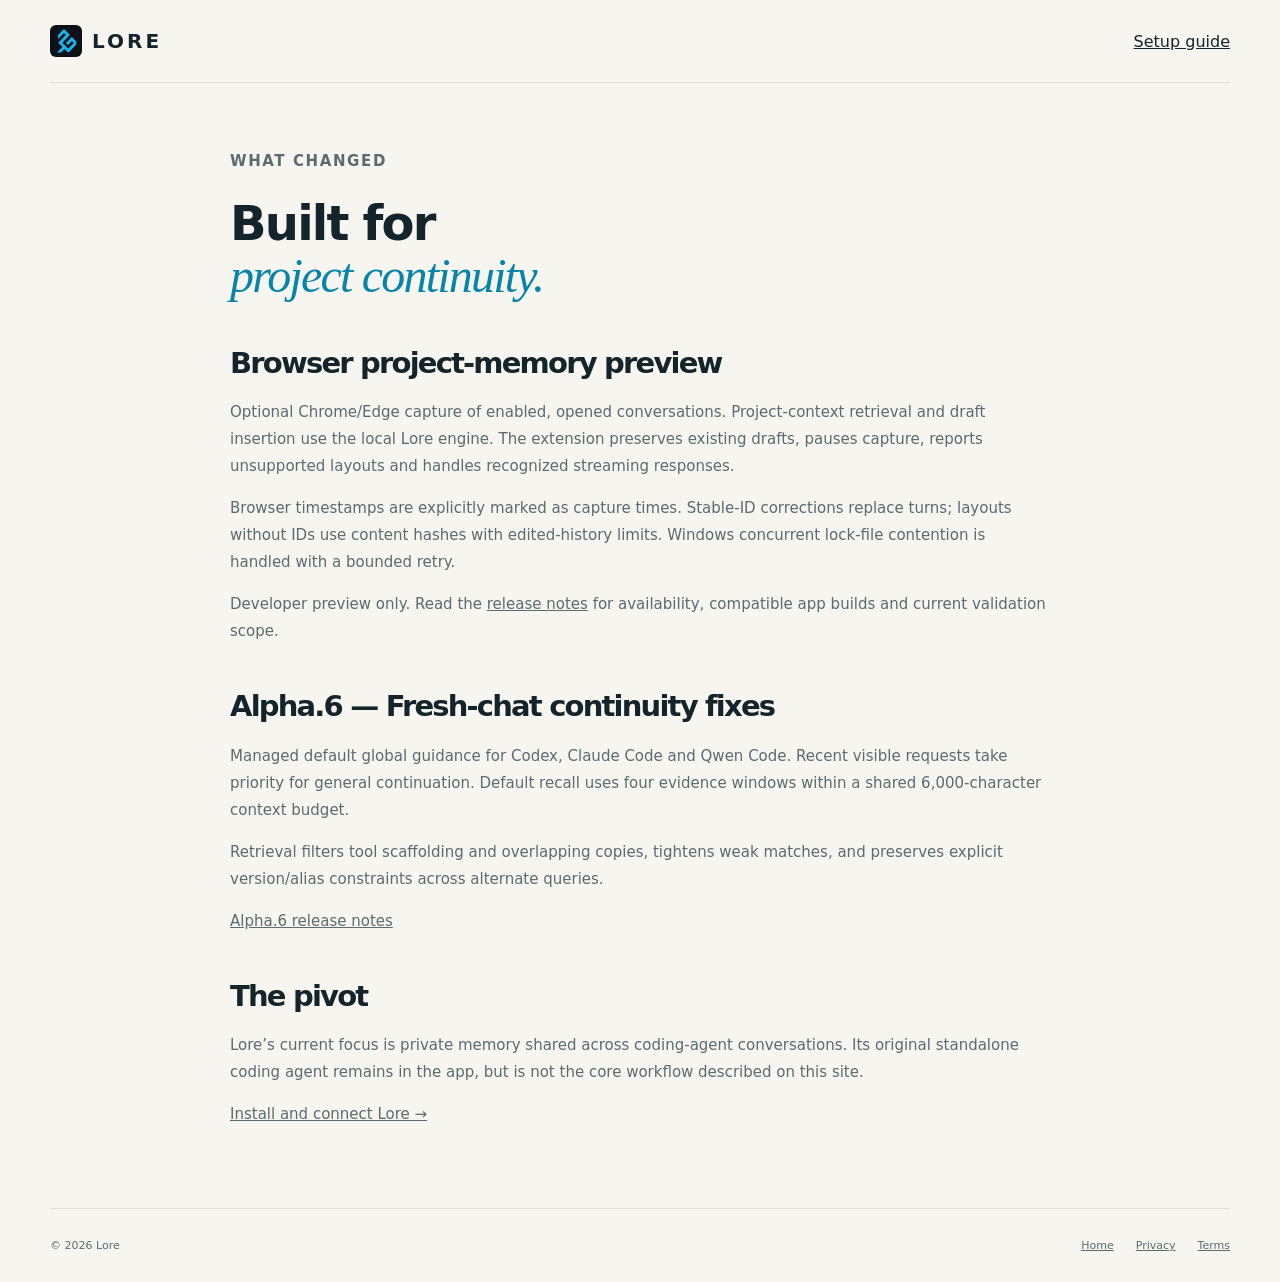
==== website/changelog.html @ ed72d806 "Release Windows memory beta and refreshed website" ====
<!doctype html><html lang="en"><head><meta charset="utf-8"><meta name="viewport" content="width=device-width,initial-scale=1"><title>Lore — What changed</title><link rel="icon" href="favicon.png"><link rel="stylesheet" href="styles.css"></head><body><header class="nav wrap"><a class="brand" href="index.html"><img src="favicon.png" alt="" width="32" height="32">LORE</a><a href="docs.html">Setup guide</a></header><main class="doc wrap"><p class="eyebrow">WHAT CHANGED</p><h1>Built for<br><em>project continuity.</em></h1><h2>Browser project-memory preview</h2><p>Optional Chrome/Edge capture of enabled, opened conversations. Project-context retrieval and draft insertion use the local Lore engine. The extension preserves existing drafts, pauses capture, reports unsupported layouts and handles recognized streaming responses.</p><p>Browser timestamps are explicitly marked as capture times. Stable-ID corrections replace turns; layouts without IDs use content hashes with edited-history limits. Windows concurrent lock-file contention is handled with a bounded retry.</p><p>Developer preview only. Read the <a href="https://github.com/fayzkk889/lore/releases">release notes</a> for availability, compatible app builds and current validation scope.</p><h2>Alpha.6 — Fresh-chat continuity fixes</h2><p>Managed default global guidance for Codex, Claude Code and Qwen Code. Recent visible requests take priority for general continuation. Default recall uses four evidence windows within a shared 6,000-character context budget.</p><p>Retrieval filters tool scaffolding and overlapping copies, tightens weak matches, and preserves explicit version/alias constraints across alternate queries.</p><p><a href="https://github.com/fayzkk889/lore/releases/tag/v0.10.0-alpha.6">Alpha.6 release notes</a></p><h2>The pivot</h2><p>Lore’s current focus is private memory shared across coding-agent conversations. Its original standalone coding agent remains in the app, but is not the core workflow described on this site.</p><p><a href="docs.html#installation">Install and connect Lore →</a></p></main><footer class="wrap"><span>© 2026 Lore</span><div><a href="index.html">Home</a><a href="privacy.html">Privacy</a><a href="terms.html">Terms</a></div></footer></body></html>
---- website/styles.css ----
:root{--paper:#f6f5ef;--ink:#14242b;--muted:#5b6b70;--line:#d8dedb;--blue:#05a8d7;--dark:#111d26;font-family:system-ui,-apple-system,BlinkMacSystemFont,"Segoe UI",sans-serif;color:var(--ink);background:var(--paper)}*{box-sizing:border-box}html{scroll-behavior:smooth;scroll-padding-top:30px}body{margin:0}a{color:inherit}button,input,select{font:inherit}.wrap{width:min(1180px,calc(100% - 64px));margin-inline:auto}.nav{display:flex;align-items:center;justify-content:space-between;gap:25px;padding-block:25px;border-bottom:1px solid var(--line)}.brand{display:flex;align-items:center;gap:10px;font-size:20px;letter-spacing:3px;font-weight:750;text-decoration:none}.brand img{object-fit:contain;border-radius:6px}.nav nav{display:flex;gap:28px;font-size:13px}.nav nav a{text-decoration:none}.nav nav a:hover,.text-link:hover{color:#047da2}.button{display:inline-flex;align-items:center;justify-content:center;gap:25px;padding:15px 23px;background:var(--ink);color:white;border:1px solid var(--ink);border-radius:4px;font-size:14px;font-weight:650;text-decoration:none;cursor:pointer}.button:hover{background:#25454f}.button.small{padding:10px 17px;font-size:12px}.button.secondary{background:transparent;color:var(--ink)}.text-link{font-size:13px;text-underline-offset:5px}.hero{display:grid;grid-template-columns:1.08fr 1fr;gap:70px;padding-block:85px 70px;align-items:center}.eyebrow{display:flex;gap:9px;align-items:center;font-size:11px;letter-spacing:1.6px;font-weight:650;line-height:1.7}.status-dot{width:7px;height:7px;display:inline-block;flex-shrink:0;border-radius:50%;background:var(--blue)}h1,h2,h3,p{margin-top:0}h1{font-size:clamp(45px,5.6vw,76px);line-height:1.08;letter-spacing:-3px;font-weight:550;margin-block:23px}em{font-family:Georgia,"Times New Roman",serif;font-weight:400;color:#0784a8}h2{font-size:clamp(33px,4vw,50px);line-height:1.12;letter-spacing:-1.8px;font-weight:550;margin-bottom:25px}h3{font-size:18px;letter-spacing:-.3px}.lead{font-size:17px;line-height:1.75;color:var(--muted);max-width:510px}.actions{display:flex;align-items:center;gap:23px;margin-block:28px 15px}.quiet{font-size:12px;line-height:1.65;color:var(--muted)}.demo{background:var(--dark);color:#e7eff2;border-radius:8px;box-shadow:0 20px 40px #122b3318;padding:0 24px 20px;transform:rotate(-1deg)}.demo-bar{display:flex;align-items:center;gap:9px;border-bottom:1px solid #32414b;font-size:11px;padding-block:18px;margin-bottom:25px}.demo-label{font-size:9px;color:#8a9eaa;margin-left:auto;letter-spacing:1px}.chat-bubble{font-size:14px;line-height:1.6;border-radius:7px;padding:17px}.chat-bubble.user{background:#24343d;margin-left:35px}.tool-line{font:11px ui-monospace,SFMono-Regular,Consolas,monospace;color:#71d3ed;margin:21px 0 13px}.assistant{background:#192833}.assistant p{margin-bottom:15px}.assistant dl{display:grid;grid-template-columns:70px 1fr;gap:12px 10px;font-size:12px;margin:0}.assistant dt{color:#8fa5b1}.assistant dd{margin:0}.citation{display:block;font-size:10px;color:#79bdcc;margin-top:17px}.demo-footer{margin-top:21px;font-size:10px;color:#8fa5b1}.principles{display:flex;justify-content:space-between;gap:25px;padding-block:25px;border-block:1px solid var(--line);font-size:12px;color:var(--muted)}.principles span:before{content:"↗";color:var(--blue);margin-right:10px}.section{padding-block:90px}.section-heading{margin-bottom:40px}.steps{display:grid;grid-template-columns:repeat(3,1fr);gap:35px}.steps article{border-top:1px solid var(--line);padding-top:23px}.step-number{display:block;color:#0784a8;font:12px ui-monospace,monospace;margin-bottom:30px}.steps p,.memory-band p,.browser-preview p,details p{font-size:14px;line-height:1.8;color:var(--muted)}code{font:12px ui-monospace,SFMono-Regular,Consolas,monospace;background:#e7ece9;border-radius:3px;padding:2px 5px}.section-note{font-size:12px;line-height:1.7;color:var(--muted);margin:28px 0 0}.memory-band{background:#e8eeeb;padding-block:75px}.memory-grid{display:grid;grid-template-columns:1fr 1fr;gap:100px}.memory-grid>div>p{max-width:450px}.memory-list article{padding-block:20px;border-top:1px solid #c5d1cd}.memory-list article:first-child{padding-top:0;border-top:0}.memory-list article:last-child{padding-bottom:0}.memory-list span{font:10px ui-monospace,monospace;letter-spacing:1px;color:#0784a8}.memory-list h3{margin-block:10px 7px}.memory-list p{margin-bottom:0}.table-scroll{overflow-x:auto}table{border-collapse:collapse;width:100%;text-align:left;font-size:13px;line-height:1.6}th,td{padding:18px 16px 18px 0;border-bottom:1px solid var(--line)}thead th{font-size:10px;text-transform:uppercase;letter-spacing:1px;color:var(--muted)}tbody th{font-weight:550;width:36%}td{color:var(--muted)}.browser-preview{border:1px solid #b8ccc8;border-radius:7px;padding:40px;display:flex;align-items:center;justify-content:space-between;gap:40px}.browser-preview>div{max-width:740px}.tag{display:inline-block;font:10px ui-monospace,monospace;letter-spacing:1px;color:#0784a8;margin-bottom:18px}.browser-preview h2{font-size:36px;margin-bottom:17px}.browser-preview p:last-child{margin-bottom:0}.browser-preview .button{white-space:nowrap}.faq{display:grid;grid-template-columns:.85fr 1.15fr;gap:80px}details{border-bottom:1px solid var(--line);padding-block:20px}summary{cursor:pointer;font-size:15px;line-height:1.6}details p{margin:15px 0 0}.closing{border-top:1px solid var(--line);padding-block:70px;text-align:center}.closing .eyebrow{justify-content:center}.closing h2{font-size:56px}.closing .text-link{display:block;margin-top:20px}footer{display:flex;align-items:center;justify-content:space-between;gap:25px;border-top:1px solid var(--line);padding-block:30px;font-size:11px;color:var(--muted)}footer>div{display:flex;gap:22px}.sr-only{position:absolute;width:1px;height:1px;padding:0;overflow:hidden;clip:rect(0,0,0,0);white-space:nowrap;border:0}a:focus-visible,button:focus-visible,summary:focus-visible{outline:3px solid var(--blue);outline-offset:5px}.doc{max-width:820px;padding-block:65px}.doc h1{font-size:48px;letter-spacing:-1.8px}.doc h2{font-size:29px;margin:45px 0 20px}.doc h3{margin-top:27px}.doc p,.doc li{font-size:15px;line-height:1.8;color:var(--muted)}.doc li{margin-block:9px}.doc pre{position:relative;background:var(--dark);color:#dfedf1;line-height:1.7;padding:20px;overflow-x:auto;border-radius:6px;white-space:pre-wrap;overflow-wrap:anywhere}.doc pre code{background:none;color:inherit;padding:0}.copy{display:block;background:#e3ebe7;border:1px solid #c2d0c9;padding:7px 12px;border-radius:4px;font-size:11px;cursor:pointer}.notice{background:#e7ede7;border-left:3px solid #608b79;padding:17px 20px;font-size:13px;line-height:1.8}.doc .notice p:last-child{margin-bottom:0}.doc-nav{display:flex;flex-wrap:wrap;gap:16px;margin-block:25px;font-size:13px}.doc details{padding-block:15px}.doc .actions{flex-wrap:wrap}@media(max-width:900px){.hero{gap:35px}.nav nav{gap:17px}.hero h1{letter-spacing:-2px}.actions{flex-wrap:wrap}.memory-grid{gap:50px}.browser-preview{display:block}.browser-preview .button{margin-top:25px}.faq{gap:40px}}@media(max-width:650px){.wrap{width:calc(100% - 36px)}.nav{padding-block:17px;gap:12px}.brand{font-size:16px}.nav nav{display:none}.hero{grid-template-columns:1fr;padding-block:45px;gap:35px}.hero h1{font-size:51px;letter-spacing:-2px}.lead{font-size:15px}.demo{transform:none;padding-inline:18px}.principles{flex-direction:column;gap:15px;padding-block:22px}.section{padding-block:55px}.steps,.memory-grid,.faq{grid-template-columns:1fr;gap:28px}.steps article{padding-top:17px}.step-number{margin-bottom:16px}.memory-band{padding-block:50px}.browser-preview{padding:25px}.browser-preview h2{font-size:30px}.closing{padding-block:45px}.closing h2{font-size:45px}footer{flex-wrap:wrap;gap:20px}footer .brand{display:none}footer>div{gap:17px}table{min-width:570px}.doc{padding-block:40px}.doc h1{font-size:38px}.doc h2{font-size:27px}}@media(prefers-reduced-motion:reduce){html{scroll-behavior:auto}}
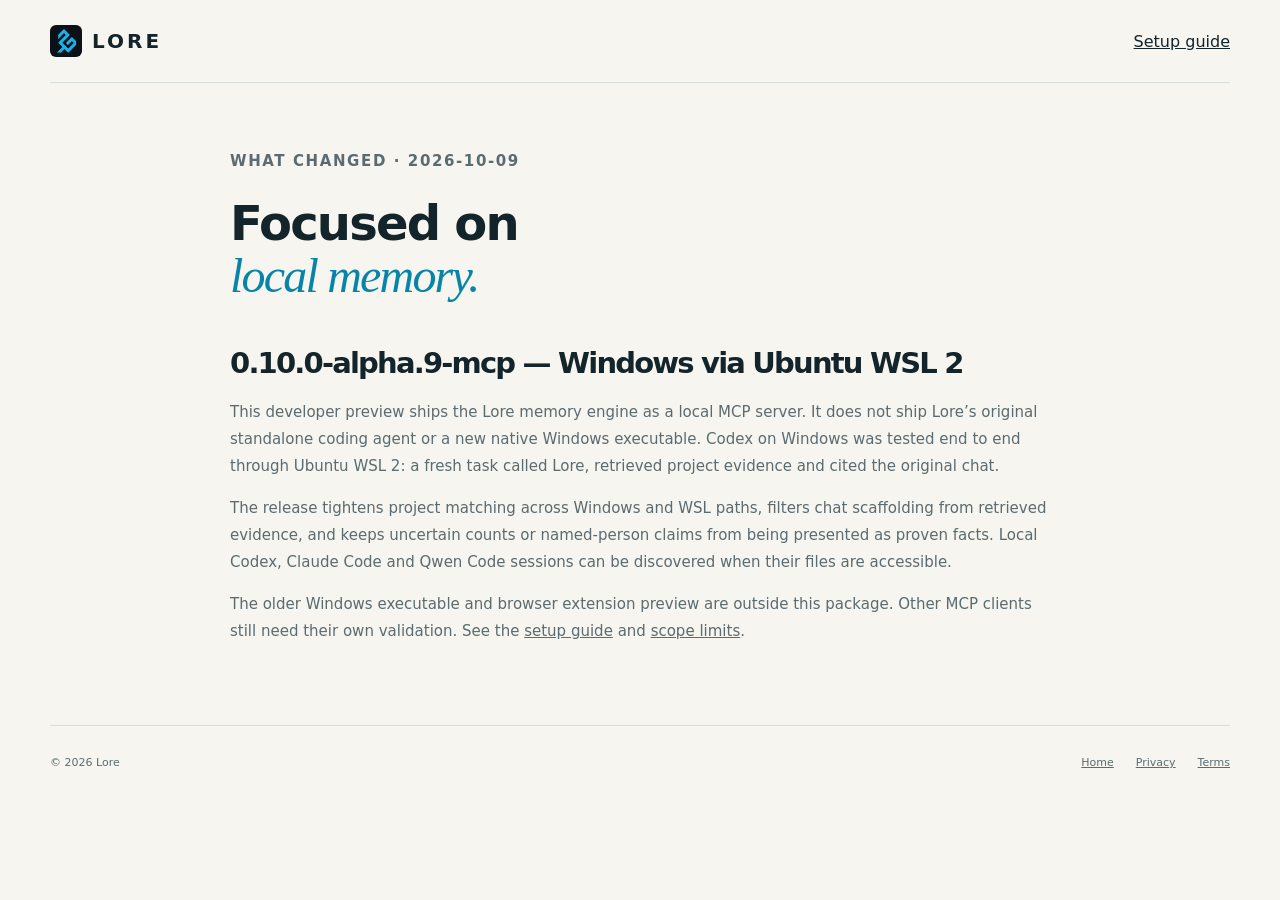
==== commit 4632ea54: "Release MCP-only Codex preview for Windows via WSL" ====
--- a/website/changelog.html
+++ b/website/changelog.html
@@ -1 +1 @@
-<!doctype html><html lang="en"><head><meta charset="utf-8"><meta name="viewport" content="width=device-width,initial-scale=1"><title>Lore — What changed</title><link rel="icon" href="favicon.png"><link rel="stylesheet" href="styles.css"></head><body><header class="nav wrap"><a class="brand" href="index.html"><img src="favicon.png" alt="" width="32" height="32">LORE</a><a href="docs.html">Setup guide</a></header><main class="doc wrap"><p class="eyebrow">WHAT CHANGED</p><h1>Built for<br><em>project continuity.</em></h1><h2>Browser project-memory preview</h2><p>Optional Chrome/Edge capture of enabled, opened conversations. Project-context retrieval and draft insertion use the local Lore engine. The extension preserves existing drafts, pauses capture, reports unsupported layouts and handles recognized streaming responses.</p><p>Browser timestamps are explicitly marked as capture times. Stable-ID corrections replace turns; layouts without IDs use content hashes with edited-history limits. Windows concurrent lock-file contention is handled with a bounded retry.</p><p>Developer preview only. Read the <a href="https://github.com/fayzkk889/lore/releases">release notes</a> for availability, compatible app builds and current validation scope.</p><h2>Alpha.6 — Fresh-chat continuity fixes</h2><p>Managed default global guidance for Codex, Claude Code and Qwen Code. Recent visible requests take priority for general continuation. Default recall uses four evidence windows within a shared 6,000-character context budget.</p><p>Retrieval filters tool scaffolding and overlapping copies, tightens weak matches, and preserves explicit version/alias constraints across alternate queries.</p><p><a href="https://github.com/fayzkk889/lore/releases/tag/v0.10.0-alpha.6">Alpha.6 release notes</a></p><h2>The pivot</h2><p>Lore’s current focus is private memory shared across coding-agent conversations. Its original standalone coding agent remains in the app, but is not the core workflow described on this site.</p><p><a href="docs.html#installation">Install and connect Lore →</a></p></main><footer class="wrap"><span>© 2026 Lore</span><div><a href="index.html">Home</a><a href="privacy.html">Privacy</a><a href="terms.html">Terms</a></div></footer></body></html>
+<!doctype html><html lang="en"><head><meta charset="utf-8"><meta name="viewport" content="width=device-width,initial-scale=1"><title>Lore — Preview changes</title><link rel="icon" href="favicon.png"><link rel="stylesheet" href="styles.css"></head><body><header class="nav wrap"><a class="brand" href="index.html"><img src="favicon.png" alt="" width="32" height="32">LORE</a><a href="docs.html">Setup guide</a></header><main class="doc wrap"><p class="eyebrow">WHAT CHANGED · 2026-10-09</p><h1>Focused on<br><em>local memory.</em></h1><h2>0.10.0-alpha.9-mcp — Windows via Ubuntu WSL 2</h2><p>This developer preview ships the Lore memory engine as a local MCP server. It does not ship Lore’s original standalone coding agent or a new native Windows executable. Codex on Windows was tested end to end through Ubuntu WSL 2: a fresh task called Lore, retrieved project evidence and cited the original chat.</p><p>The release tightens project matching across Windows and WSL paths, filters chat scaffolding from retrieved evidence, and keeps uncertain counts or named-person claims from being presented as proven facts. Local Codex, Claude Code and Qwen Code sessions can be discovered when their files are accessible.</p><p>The older Windows executable and browser extension preview are outside this package. Other MCP clients still need their own validation. See the <a href="docs.html#installation">setup guide</a> and <a href="docs.html#boundaries">scope limits</a>.</p></main><footer class="wrap"><span>© 2026 Lore</span><div><a href="index.html">Home</a><a href="privacy.html">Privacy</a><a href="terms.html">Terms</a></div></footer></body></html>
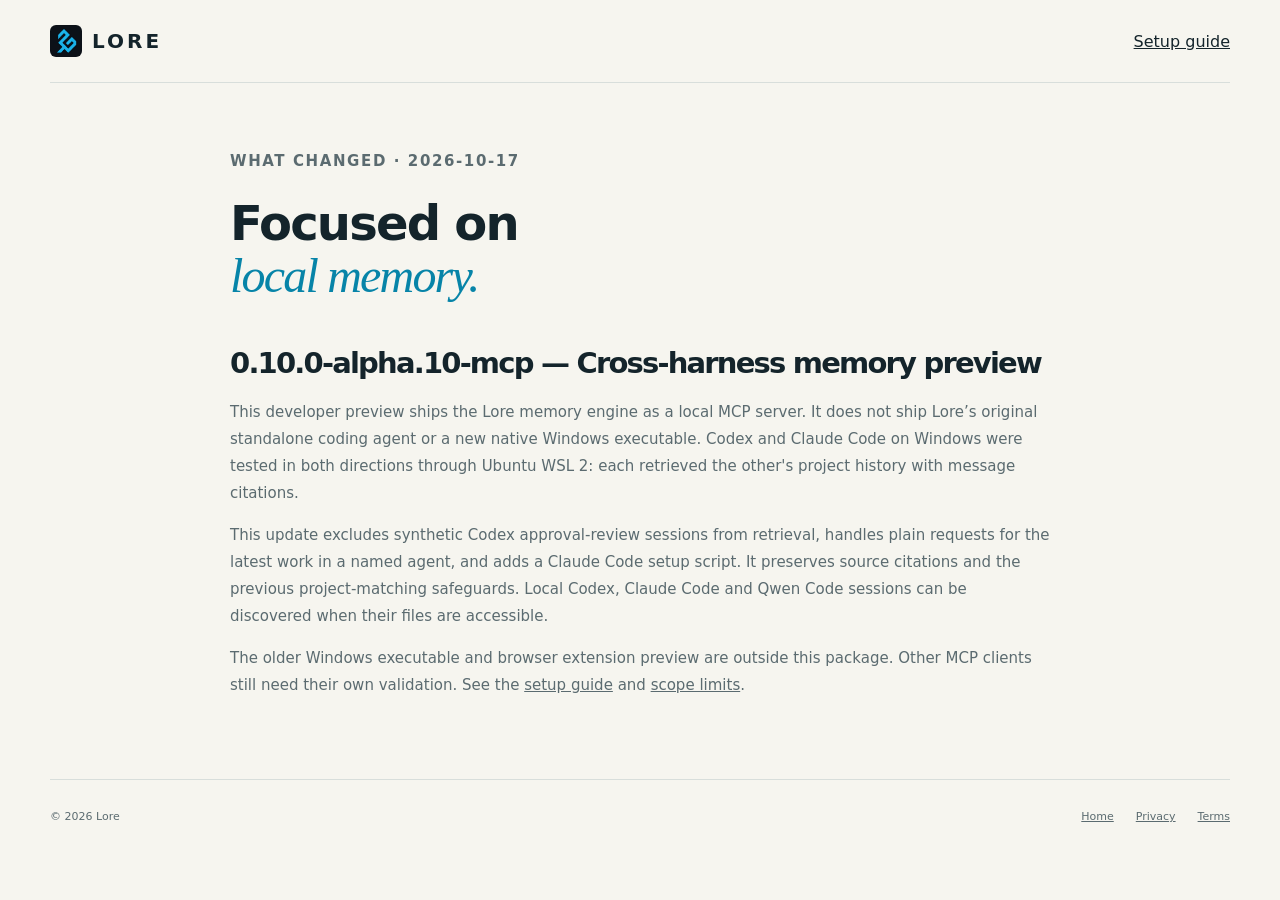
==== commit 679754f1: "Release cross-harness Lore MCP preview for Codex and Claude Code" ====
--- a/website/changelog.html
+++ b/website/changelog.html
@@ -1 +1 @@
-<!doctype html><html lang="en"><head><meta charset="utf-8"><meta name="viewport" content="width=device-width,initial-scale=1"><title>Lore — Preview changes</title><link rel="icon" href="favicon.png"><link rel="stylesheet" href="styles.css"></head><body><header class="nav wrap"><a class="brand" href="index.html"><img src="favicon.png" alt="" width="32" height="32">LORE</a><a href="docs.html">Setup guide</a></header><main class="doc wrap"><p class="eyebrow">WHAT CHANGED · 2026-10-09</p><h1>Focused on<br><em>local memory.</em></h1><h2>0.10.0-alpha.9-mcp — Windows via Ubuntu WSL 2</h2><p>This developer preview ships the Lore memory engine as a local MCP server. It does not ship Lore’s original standalone coding agent or a new native Windows executable. Codex on Windows was tested end to end through Ubuntu WSL 2: a fresh task called Lore, retrieved project evidence and cited the original chat.</p><p>The release tightens project matching across Windows and WSL paths, filters chat scaffolding from retrieved evidence, and keeps uncertain counts or named-person claims from being presented as proven facts. Local Codex, Claude Code and Qwen Code sessions can be discovered when their files are accessible.</p><p>The older Windows executable and browser extension preview are outside this package. Other MCP clients still need their own validation. See the <a href="docs.html#installation">setup guide</a> and <a href="docs.html#boundaries">scope limits</a>.</p></main><footer class="wrap"><span>© 2026 Lore</span><div><a href="index.html">Home</a><a href="privacy.html">Privacy</a><a href="terms.html">Terms</a></div></footer></body></html>
+<!doctype html><html lang="en"><head><meta charset="utf-8"><meta name="viewport" content="width=device-width,initial-scale=1"><title>Lore — Preview changes</title><link rel="icon" href="favicon.png"><link rel="stylesheet" href="styles.css"></head><body><header class="nav wrap"><a class="brand" href="index.html"><img src="favicon.png" alt="" width="32" height="32">LORE</a><a href="docs.html">Setup guide</a></header><main class="doc wrap"><p class="eyebrow">WHAT CHANGED · 2026-10-17</p><h1>Focused on<br><em>local memory.</em></h1><h2>0.10.0-alpha.10-mcp — Cross-harness memory preview</h2><p>This developer preview ships the Lore memory engine as a local MCP server. It does not ship Lore’s original standalone coding agent or a new native Windows executable. Codex and Claude Code on Windows were tested in both directions through Ubuntu WSL 2: each retrieved the other's project history with message citations.</p><p>This update excludes synthetic Codex approval-review sessions from retrieval, handles plain requests for the latest work in a named agent, and adds a Claude Code setup script. It preserves source citations and the previous project-matching safeguards. Local Codex, Claude Code and Qwen Code sessions can be discovered when their files are accessible.</p><p>The older Windows executable and browser extension preview are outside this package. Other MCP clients still need their own validation. See the <a href="docs.html#installation">setup guide</a> and <a href="docs.html#boundaries">scope limits</a>.</p></main><footer class="wrap"><span>© 2026 Lore</span><div><a href="index.html">Home</a><a href="privacy.html">Privacy</a><a href="terms.html">Terms</a></div></footer></body></html>
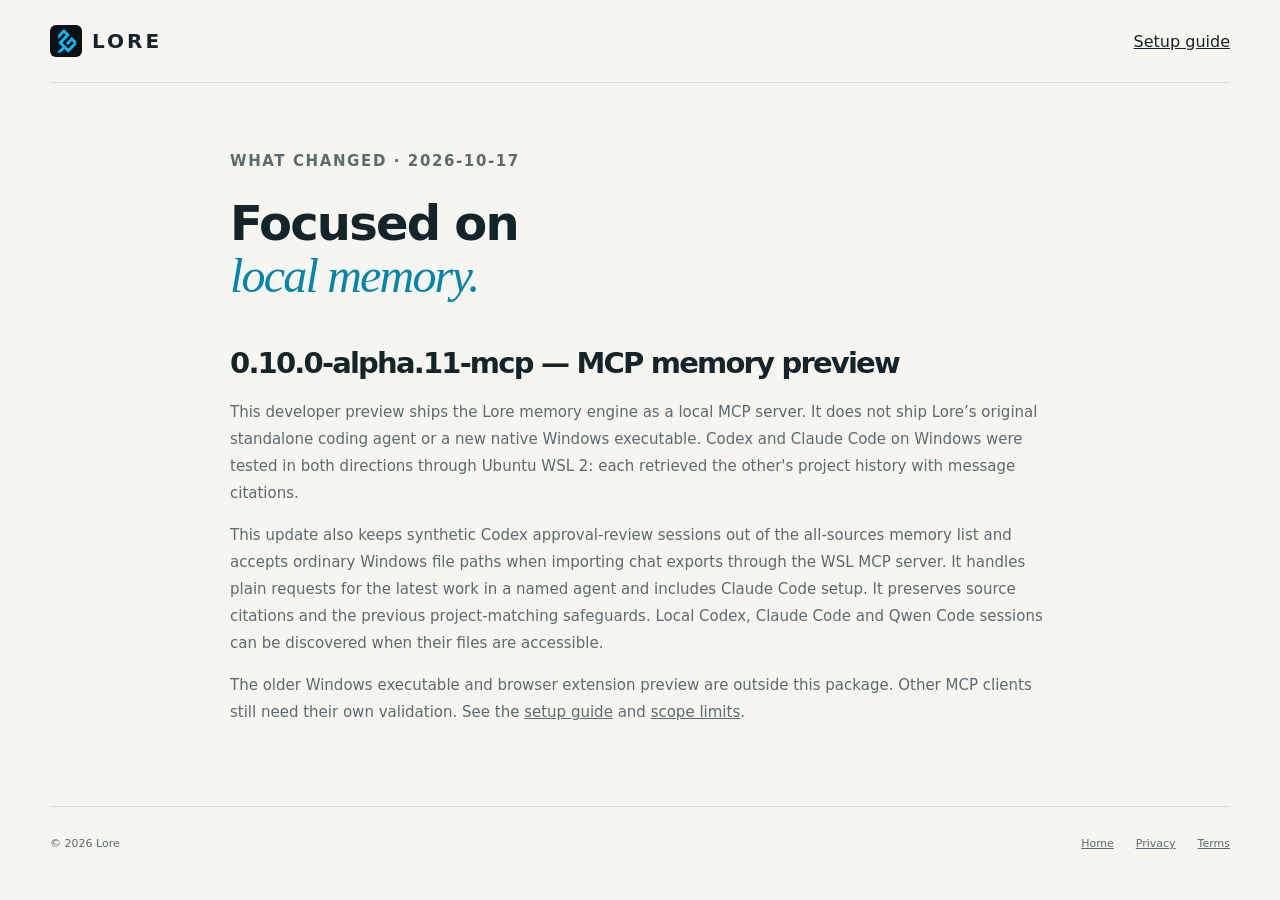
==== commit f2d24057: "Release Lore MCP alpha.11 memory reliability fixes" ====
--- a/website/changelog.html
+++ b/website/changelog.html
@@ -1 +1 @@
-<!doctype html><html lang="en"><head><meta charset="utf-8"><meta name="viewport" content="width=device-width,initial-scale=1"><title>Lore — Preview changes</title><link rel="icon" href="favicon.png"><link rel="stylesheet" href="styles.css"></head><body><header class="nav wrap"><a class="brand" href="index.html"><img src="favicon.png" alt="" width="32" height="32">LORE</a><a href="docs.html">Setup guide</a></header><main class="doc wrap"><p class="eyebrow">WHAT CHANGED · 2026-10-17</p><h1>Focused on<br><em>local memory.</em></h1><h2>0.10.0-alpha.10-mcp — Cross-harness memory preview</h2><p>This developer preview ships the Lore memory engine as a local MCP server. It does not ship Lore’s original standalone coding agent or a new native Windows executable. Codex and Claude Code on Windows were tested in both directions through Ubuntu WSL 2: each retrieved the other's project history with message citations.</p><p>This update excludes synthetic Codex approval-review sessions from retrieval, handles plain requests for the latest work in a named agent, and adds a Claude Code setup script. It preserves source citations and the previous project-matching safeguards. Local Codex, Claude Code and Qwen Code sessions can be discovered when their files are accessible.</p><p>The older Windows executable and browser extension preview are outside this package. Other MCP clients still need their own validation. See the <a href="docs.html#installation">setup guide</a> and <a href="docs.html#boundaries">scope limits</a>.</p></main><footer class="wrap"><span>© 2026 Lore</span><div><a href="index.html">Home</a><a href="privacy.html">Privacy</a><a href="terms.html">Terms</a></div></footer></body></html>
+<!doctype html><html lang="en"><head><meta charset="utf-8"><meta name="viewport" content="width=device-width,initial-scale=1"><title>Lore — Preview changes</title><link rel="icon" href="favicon.png"><link rel="stylesheet" href="styles.css"></head><body><header class="nav wrap"><a class="brand" href="index.html"><img src="favicon.png" alt="" width="32" height="32">LORE</a><a href="docs.html">Setup guide</a></header><main class="doc wrap"><p class="eyebrow">WHAT CHANGED · 2026-10-17</p><h1>Focused on<br><em>local memory.</em></h1><h2>0.10.0-alpha.11-mcp — MCP memory preview</h2><p>This developer preview ships the Lore memory engine as a local MCP server. It does not ship Lore’s original standalone coding agent or a new native Windows executable. Codex and Claude Code on Windows were tested in both directions through Ubuntu WSL 2: each retrieved the other's project history with message citations.</p><p>This update also keeps synthetic Codex approval-review sessions out of the all-sources memory list and accepts ordinary Windows file paths when importing chat exports through the WSL MCP server. It handles plain requests for the latest work in a named agent and includes Claude Code setup. It preserves source citations and the previous project-matching safeguards. Local Codex, Claude Code and Qwen Code sessions can be discovered when their files are accessible.</p><p>The older Windows executable and browser extension preview are outside this package. Other MCP clients still need their own validation. See the <a href="docs.html#installation">setup guide</a> and <a href="docs.html#boundaries">scope limits</a>.</p></main><footer class="wrap"><span>© 2026 Lore</span><div><a href="index.html">Home</a><a href="privacy.html">Privacy</a><a href="terms.html">Terms</a></div></footer></body></html>
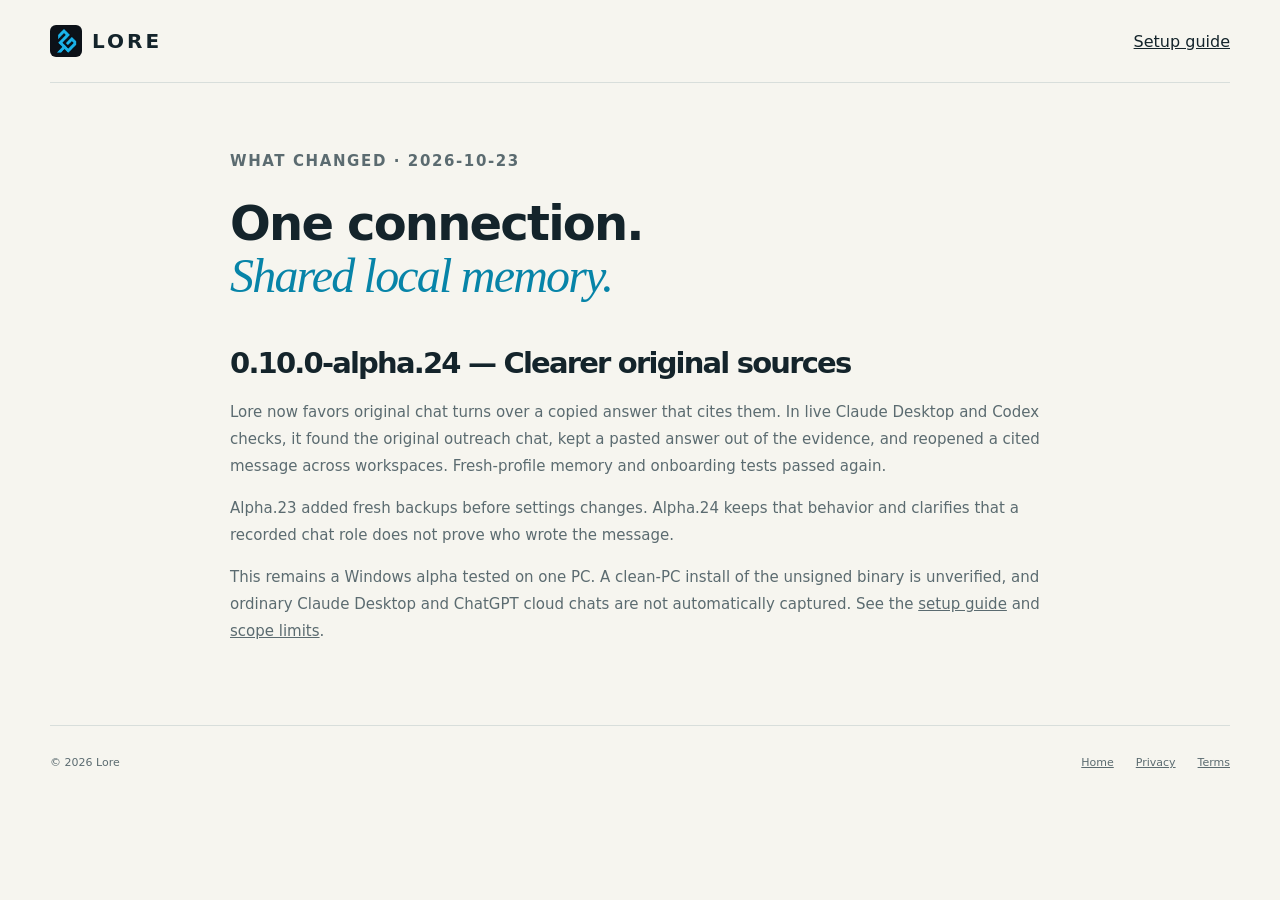
==== commit eee98b57: "Prepare Lore Windows MCP alpha.24 release" ====
--- a/website/changelog.html
+++ b/website/changelog.html
@@ -1 +1,12 @@
-<!doctype html><html lang="en"><head><meta charset="utf-8"><meta name="viewport" content="width=device-width,initial-scale=1"><title>Lore — Preview changes</title><link rel="icon" href="favicon.png"><link rel="stylesheet" href="styles.css"></head><body><header class="nav wrap"><a class="brand" href="index.html"><img src="favicon.png" alt="" width="32" height="32">LORE</a><a href="docs.html">Setup guide</a></header><main class="doc wrap"><p class="eyebrow">WHAT CHANGED · 2026-10-17</p><h1>Focused on<br><em>local memory.</em></h1><h2>0.10.0-alpha.11-mcp — MCP memory preview</h2><p>This developer preview ships the Lore memory engine as a local MCP server. It does not ship Lore’s original standalone coding agent or a new native Windows executable. Codex and Claude Code on Windows were tested in both directions through Ubuntu WSL 2: each retrieved the other's project history with message citations.</p><p>This update also keeps synthetic Codex approval-review sessions out of the all-sources memory list and accepts ordinary Windows file paths when importing chat exports through the WSL MCP server. It handles plain requests for the latest work in a named agent and includes Claude Code setup. It preserves source citations and the previous project-matching safeguards. Local Codex, Claude Code and Qwen Code sessions can be discovered when their files are accessible.</p><p>The older Windows executable and browser extension preview are outside this package. Other MCP clients still need their own validation. See the <a href="docs.html#installation">setup guide</a> and <a href="docs.html#boundaries">scope limits</a>.</p></main><footer class="wrap"><span>© 2026 Lore</span><div><a href="index.html">Home</a><a href="privacy.html">Privacy</a><a href="terms.html">Terms</a></div></footer></body></html>
+<!doctype html>
+<html lang="en">
+<head><meta charset="utf-8"><meta name="viewport" content="width=device-width,initial-scale=1"><title>Lore alpha.24 — Changes</title><link rel="icon" href="favicon.png"><link rel="stylesheet" href="styles.css"></head>
+<body>
+<header class="nav wrap"><a class="brand" href="index.html"><img src="favicon.png" alt="" width="32" height="32">LORE</a><a href="docs.html">Setup guide</a></header>
+<main class="doc wrap"><p class="eyebrow">WHAT CHANGED · 2026-10-23</p><h1>One connection.<br><em>Shared local memory.</em></h1>
+<h2>0.10.0-alpha.24 — Clearer original sources</h2>
+<p>Lore now favors original chat turns over a copied answer that cites them. In live Claude Desktop and Codex checks, it found the original outreach chat, kept a pasted answer out of the evidence, and reopened a cited message across workspaces. Fresh-profile memory and onboarding tests passed again.</p>
+<p>Alpha.23 added fresh backups before settings changes. Alpha.24 keeps that behavior and clarifies that a recorded chat role does not prove who wrote the message.</p>
+<p>This remains a Windows alpha tested on one PC. A clean-PC install of the unsigned binary is unverified, and ordinary Claude Desktop and ChatGPT cloud chats are not automatically captured. See the <a href="docs.html#installation">setup guide</a> and <a href="docs.html#boundaries">scope limits</a>.</p></main>
+<footer class="wrap"><span>© 2026 Lore</span><div><a href="index.html">Home</a><a href="privacy.html">Privacy</a><a href="terms.html">Terms</a></div></footer>
+</body></html>
--- a/website/styles.css
+++ b/website/styles.css
@@ -1 +1,2 @@
 :root{--paper:#f6f5ef;--ink:#14242b;--muted:#5b6b70;--line:#d8dedb;--blue:#05a8d7;--dark:#111d26;font-family:system-ui,-apple-system,BlinkMacSystemFont,"Segoe UI",sans-serif;color:var(--ink);background:var(--paper)}*{box-sizing:border-box}html{scroll-behavior:smooth;scroll-padding-top:30px}body{margin:0}a{color:inherit}button,input,select{font:inherit}.wrap{width:min(1180px,calc(100% - 64px));margin-inline:auto}.nav{display:flex;align-items:center;justify-content:space-between;gap:25px;padding-block:25px;border-bottom:1px solid var(--line)}.brand{display:flex;align-items:center;gap:10px;font-size:20px;letter-spacing:3px;font-weight:750;text-decoration:none}.brand img{object-fit:contain;border-radius:6px}.nav nav{display:flex;gap:28px;font-size:13px}.nav nav a{text-decoration:none}.nav nav a:hover,.text-link:hover{color:#047da2}.button{display:inline-flex;align-items:center;justify-content:center;gap:25px;padding:15px 23px;background:var(--ink);color:white;border:1px solid var(--ink);border-radius:4px;font-size:14px;font-weight:650;text-decoration:none;cursor:pointer}.button:hover{background:#25454f}.button.small{padding:10px 17px;font-size:12px}.button.secondary{background:transparent;color:var(--ink)}.text-link{font-size:13px;text-underline-offset:5px}.hero{display:grid;grid-template-columns:1.08fr 1fr;gap:70px;padding-block:85px 70px;align-items:center}.eyebrow{display:flex;gap:9px;align-items:center;font-size:11px;letter-spacing:1.6px;font-weight:650;line-height:1.7}.status-dot{width:7px;height:7px;display:inline-block;flex-shrink:0;border-radius:50%;background:var(--blue)}h1,h2,h3,p{margin-top:0}h1{font-size:clamp(45px,5.6vw,76px);line-height:1.08;letter-spacing:-3px;font-weight:550;margin-block:23px}em{font-family:Georgia,"Times New Roman",serif;font-weight:400;color:#0784a8}h2{font-size:clamp(33px,4vw,50px);line-height:1.12;letter-spacing:-1.8px;font-weight:550;margin-bottom:25px}h3{font-size:18px;letter-spacing:-.3px}.lead{font-size:17px;line-height:1.75;color:var(--muted);max-width:510px}.actions{display:flex;align-items:center;gap:23px;margin-block:28px 15px}.quiet{font-size:12px;line-height:1.65;color:var(--muted)}.demo{background:var(--dark);color:#e7eff2;border-radius:8px;box-shadow:0 20px 40px #122b3318;padding:0 24px 20px;transform:rotate(-1deg)}.demo-bar{display:flex;align-items:center;gap:9px;border-bottom:1px solid #32414b;font-size:11px;padding-block:18px;margin-bottom:25px}.demo-label{font-size:9px;color:#8a9eaa;margin-left:auto;letter-spacing:1px}.chat-bubble{font-size:14px;line-height:1.6;border-radius:7px;padding:17px}.chat-bubble.user{background:#24343d;margin-left:35px}.tool-line{font:11px ui-monospace,SFMono-Regular,Consolas,monospace;color:#71d3ed;margin:21px 0 13px}.assistant{background:#192833}.assistant p{margin-bottom:15px}.assistant dl{display:grid;grid-template-columns:70px 1fr;gap:12px 10px;font-size:12px;margin:0}.assistant dt{color:#8fa5b1}.assistant dd{margin:0}.citation{display:block;font-size:10px;color:#79bdcc;margin-top:17px}.demo-footer{margin-top:21px;font-size:10px;color:#8fa5b1}.principles{display:flex;justify-content:space-between;gap:25px;padding-block:25px;border-block:1px solid var(--line);font-size:12px;color:var(--muted)}.principles span:before{content:"↗";color:var(--blue);margin-right:10px}.section{padding-block:90px}.section-heading{margin-bottom:40px}.steps{display:grid;grid-template-columns:repeat(3,1fr);gap:35px}.steps article{border-top:1px solid var(--line);padding-top:23px}.step-number{display:block;color:#0784a8;font:12px ui-monospace,monospace;margin-bottom:30px}.steps p,.memory-band p,.browser-preview p,details p{font-size:14px;line-height:1.8;color:var(--muted)}code{font:12px ui-monospace,SFMono-Regular,Consolas,monospace;background:#e7ece9;border-radius:3px;padding:2px 5px}.section-note{font-size:12px;line-height:1.7;color:var(--muted);margin:28px 0 0}.memory-band{background:#e8eeeb;padding-block:75px}.memory-grid{display:grid;grid-template-columns:1fr 1fr;gap:100px}.memory-grid>div>p{max-width:450px}.memory-list article{padding-block:20px;border-top:1px solid #c5d1cd}.memory-list article:first-child{padding-top:0;border-top:0}.memory-list article:last-child{padding-bottom:0}.memory-list span{font:10px ui-monospace,monospace;letter-spacing:1px;color:#0784a8}.memory-list h3{margin-block:10px 7px}.memory-list p{margin-bottom:0}.table-scroll{overflow-x:auto}table{border-collapse:collapse;width:100%;text-align:left;font-size:13px;line-height:1.6}th,td{padding:18px 16px 18px 0;border-bottom:1px solid var(--line)}thead th{font-size:10px;text-transform:uppercase;letter-spacing:1px;color:var(--muted)}tbody th{font-weight:550;width:36%}td{color:var(--muted)}.browser-preview{border:1px solid #b8ccc8;border-radius:7px;padding:40px;display:flex;align-items:center;justify-content:space-between;gap:40px}.browser-preview>div{max-width:740px}.tag{display:inline-block;font:10px ui-monospace,monospace;letter-spacing:1px;color:#0784a8;margin-bottom:18px}.browser-preview h2{font-size:36px;margin-bottom:17px}.browser-preview p:last-child{margin-bottom:0}.browser-preview .button{white-space:nowrap}.faq{display:grid;grid-template-columns:.85fr 1.15fr;gap:80px}details{border-bottom:1px solid var(--line);padding-block:20px}summary{cursor:pointer;font-size:15px;line-height:1.6}details p{margin:15px 0 0}.closing{border-top:1px solid var(--line);padding-block:70px;text-align:center}.closing .eyebrow{justify-content:center}.closing h2{font-size:56px}.closing .text-link{display:block;margin-top:20px}footer{display:flex;align-items:center;justify-content:space-between;gap:25px;border-top:1px solid var(--line);padding-block:30px;font-size:11px;color:var(--muted)}footer>div{display:flex;gap:22px}.sr-only{position:absolute;width:1px;height:1px;padding:0;overflow:hidden;clip:rect(0,0,0,0);white-space:nowrap;border:0}a:focus-visible,button:focus-visible,summary:focus-visible{outline:3px solid var(--blue);outline-offset:5px}.doc{max-width:820px;padding-block:65px}.doc h1{font-size:48px;letter-spacing:-1.8px}.doc h2{font-size:29px;margin:45px 0 20px}.doc h3{margin-top:27px}.doc p,.doc li{font-size:15px;line-height:1.8;color:var(--muted)}.doc li{margin-block:9px}.doc pre{position:relative;background:var(--dark);color:#dfedf1;line-height:1.7;padding:20px;overflow-x:auto;border-radius:6px;white-space:pre-wrap;overflow-wrap:anywhere}.doc pre code{background:none;color:inherit;padding:0}.copy{display:block;background:#e3ebe7;border:1px solid #c2d0c9;padding:7px 12px;border-radius:4px;font-size:11px;cursor:pointer}.notice{background:#e7ede7;border-left:3px solid #608b79;padding:17px 20px;font-size:13px;line-height:1.8}.doc .notice p:last-child{margin-bottom:0}.doc-nav{display:flex;flex-wrap:wrap;gap:16px;margin-block:25px;font-size:13px}.doc details{padding-block:15px}.doc .actions{flex-wrap:wrap}@media(max-width:900px){.hero{gap:35px}.nav nav{gap:17px}.hero h1{letter-spacing:-2px}.actions{flex-wrap:wrap}.memory-grid{gap:50px}.browser-preview{display:block}.browser-preview .button{margin-top:25px}.faq{gap:40px}}@media(max-width:650px){.wrap{width:calc(100% - 36px)}.nav{padding-block:17px;gap:12px}.brand{font-size:16px}.nav nav{display:none}.hero{grid-template-columns:1fr;padding-block:45px;gap:35px}.hero h1{font-size:51px;letter-spacing:-2px}.lead{font-size:15px}.demo{transform:none;padding-inline:18px}.principles{flex-direction:column;gap:15px;padding-block:22px}.section{padding-block:55px}.steps,.memory-grid,.faq{grid-template-columns:1fr;gap:28px}.steps article{padding-top:17px}.step-number{margin-bottom:16px}.memory-band{padding-block:50px}.browser-preview{padding:25px}.browser-preview h2{font-size:30px}.closing{padding-block:45px}.closing h2{font-size:45px}footer{flex-wrap:wrap;gap:20px}footer .brand{display:none}footer>div{gap:17px}table{min-width:570px}.doc{padding-block:40px}.doc h1{font-size:38px}.doc h2{font-size:27px}}@media(prefers-reduced-motion:reduce){html{scroll-behavior:auto}}
+.steps.two{grid-template-columns:repeat(2,1fr)}@media(max-width:650px){.steps.two{grid-template-columns:1fr}}
